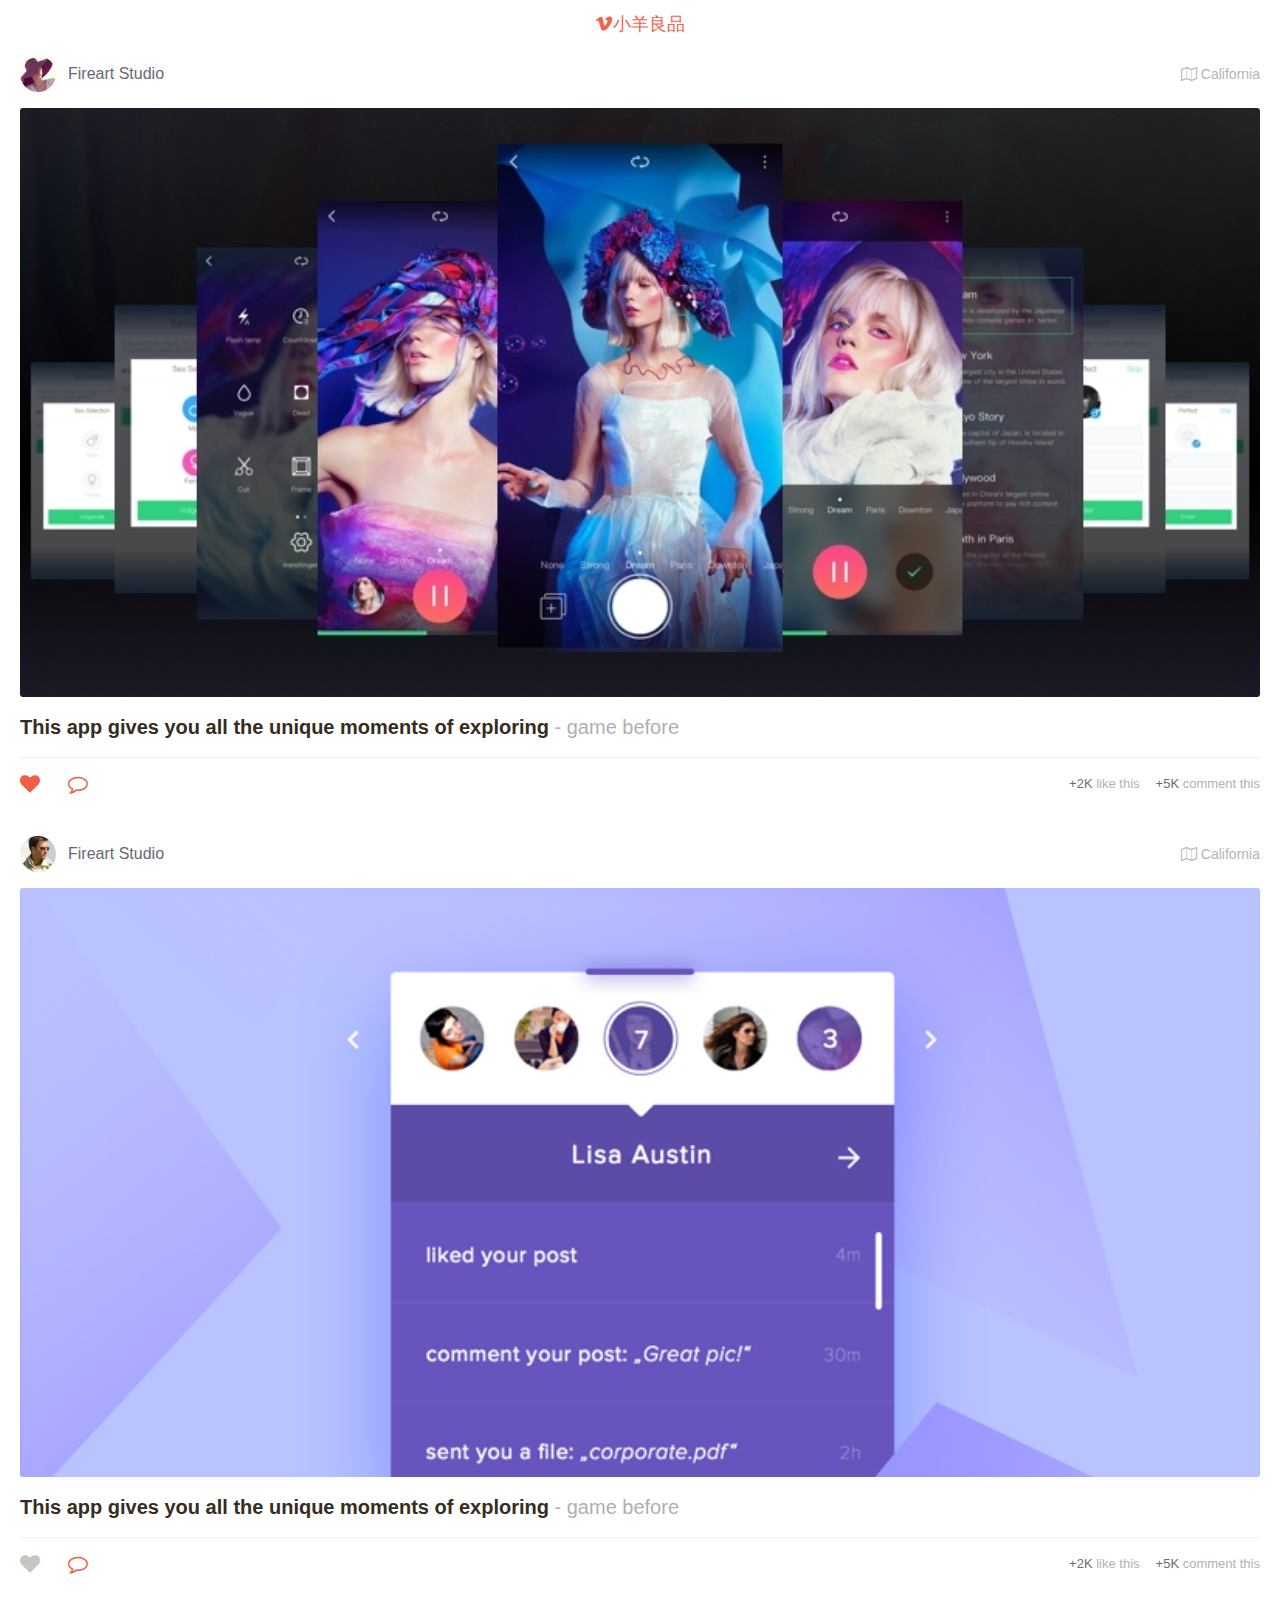
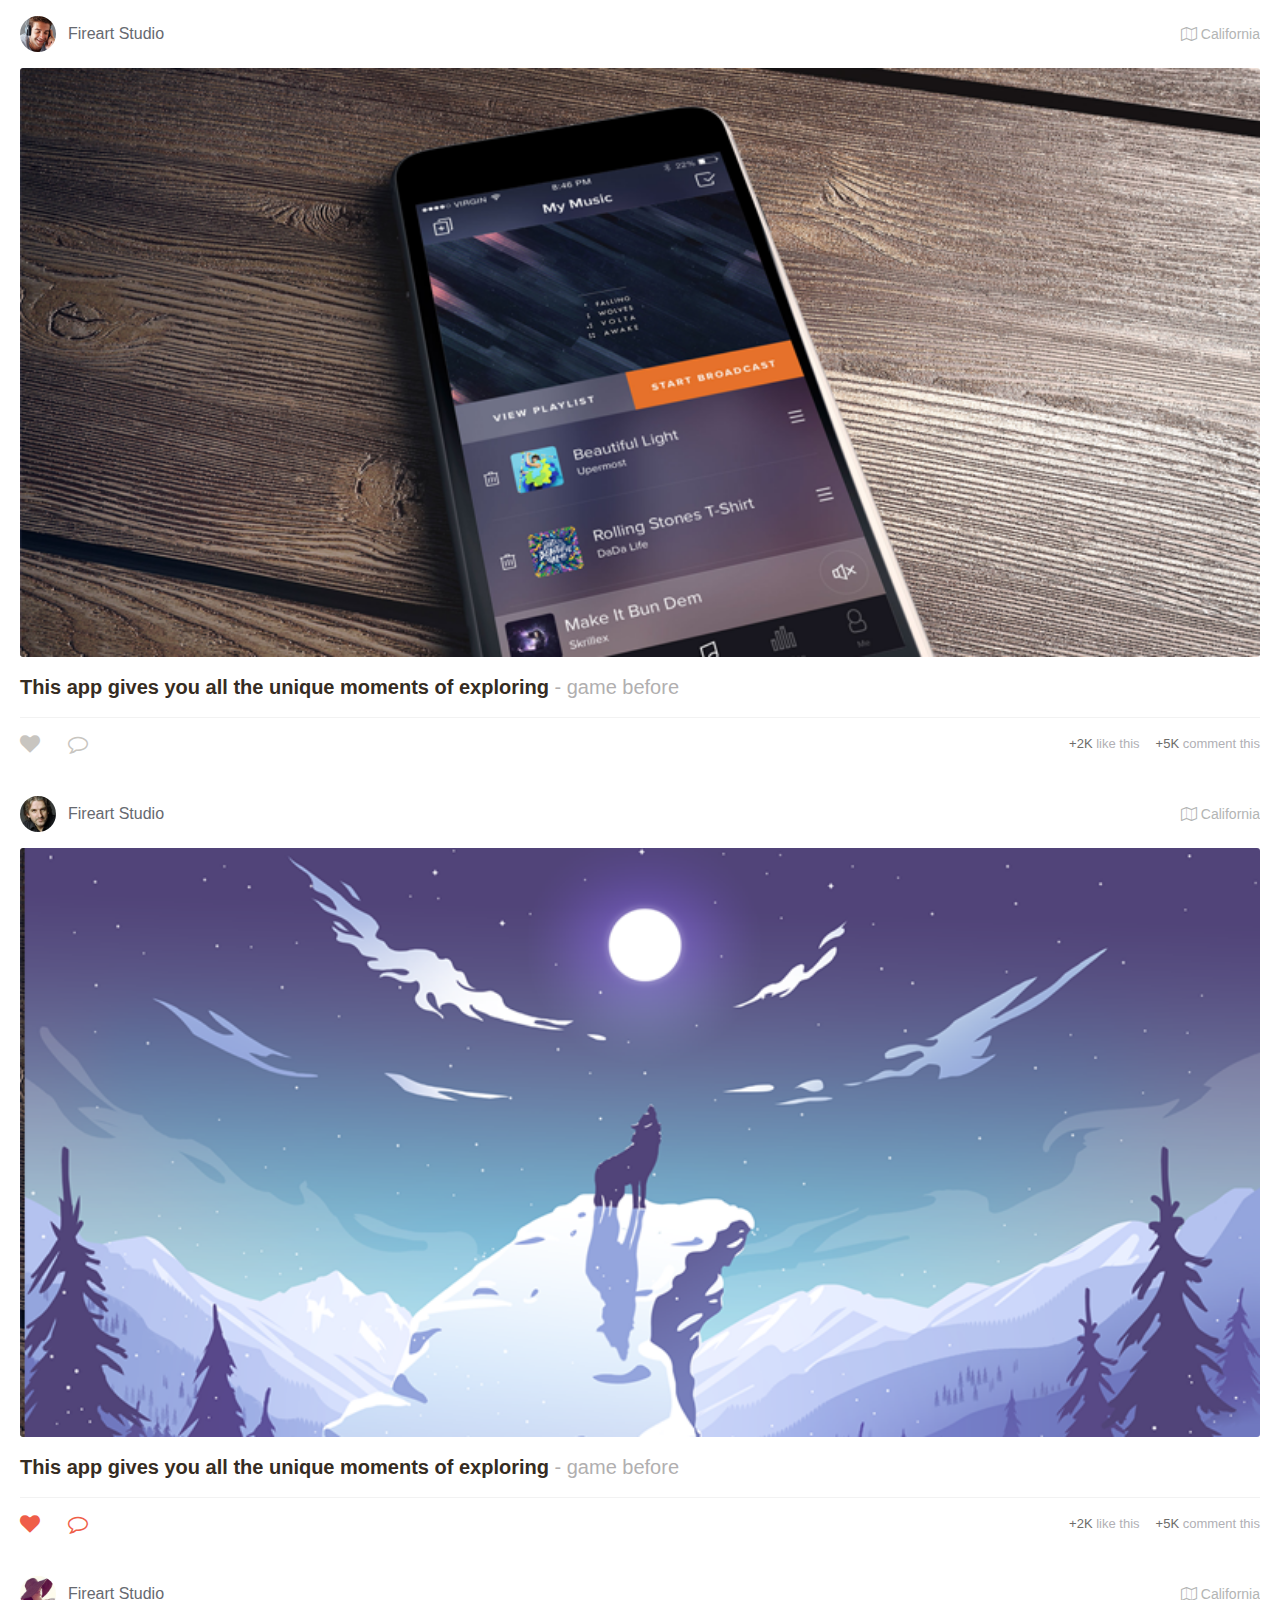
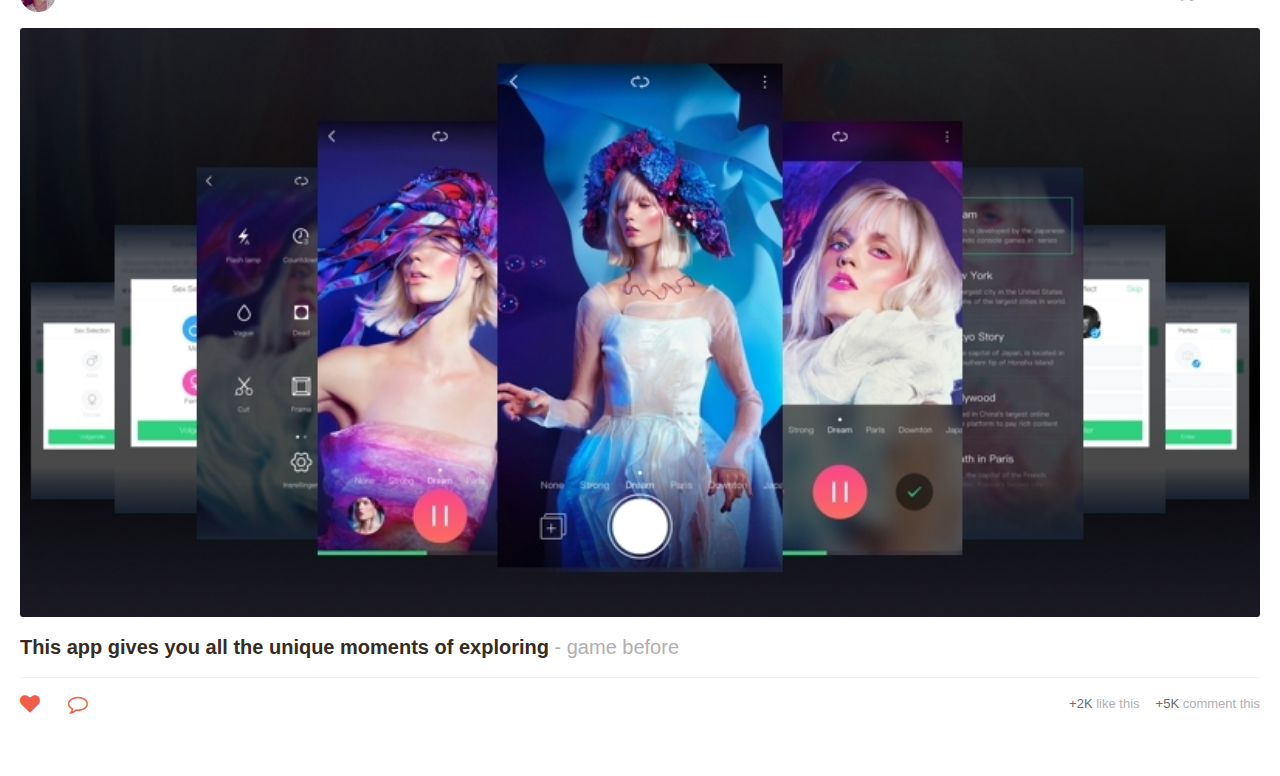
==== index.html @ 07ccad06 "Update index.html" ====
<!doctype html>
<html class="no-js">
<head>
  <meta charset="utf-8">
  <meta http-equiv="X-UA-Compatible" content="IE=edge">
  <meta name="description" content="">
  <meta name="keywords" content="">
  <meta name="viewport"
        content="width=device-width, initial-scale=1, maximum-scale=1, user-scalable=no">
  <title>小羊良品日本代购</title>
  <link rel="stylesheet" href="assets/css/amazeui.min.css">
  <link rel="stylesheet" href="assets/css/app.css">
</head>
<body>
<div class="am-g">
  <header data-am-widget="header"
          class="amazeMarchHead am-header am-header-default">
     

      <h1 class="amazeMarchHeadTitle am-header-title">
      		<i class="am-icon-vimeo"></i>小羊良品
      
      </h1>

  </header>

  <div class="newsList">
  <div class="newsListBlock">
  	<div class="newsListTitle">
  		<div class="newsListTitleLeft">
  			<div class="userHead">
  				<img src="assets/img/user04.png" >
  			</div>
  			<div class="userName">Fireart Studio </div>
  		</div>
  		<div class="newsListTitleRight">
  			<div class="newsListTitleRightMap">
  				<i class="am-icon-map-o"></i> California
  			</div>
  		</div>
  	</div>

  	<div class="newsListBanner">
  		<div class="newsListBannerImg">
  			<img src="assets/img/1.png">
  		</div>
  	</div>

  	<div class="newsListText">
  		This app gives you all the unique moments of exploring <span>- game before</span>
  	</div>

  	<div class="newsListTextInfo">
  		<i class="am-icon-heart active"></i> <i class="am-icon-comment-o active"></i>
  		
  		<div class="newsListTextInfoNum">
  			<span>+5K</span>
  			comment this
  		</div>
  		<div class="newsListTextInfoNum">
  			<span>+2K</span>
  			like this
  		</div>
  	</div>
  	</div>

  	 <div class="newsListBlock">
  	<div class="newsListTitle">
  		<div class="newsListTitleLeft">
  			<div class="userHead">
  				<img src="assets/img/user03.png" >
  			</div>
  			<div class="userName">Fireart Studio </div>
  		</div>
  		<div class="newsListTitleRight">
  			<div class="newsListTitleRightMap">
  				<i class="am-icon-map-o"></i> California
  			</div>
  		</div>
  	</div>

  	<div class="newsListBanner">
  		<div class="newsListBannerImg">
  			<img src="assets/img/2.png">
  		</div>
  	</div>

  	<div class="newsListText">
  		This app gives you all the unique moments of exploring <span>- game before</span>
  	</div>

  	<div class="newsListTextInfo">
  		<i class="am-icon-heart"></i> <i class="am-icon-comment-o active"></i>
  		
  		<div class="newsListTextInfoNum">
  			<span>+5K</span>
  			comment this
  		</div>
  		<div class="newsListTextInfoNum">
  			<span>+2K</span>
  			like this
  		</div>
  	</div>
  	</div>

  	 <div class="newsListBlock">
  	<div class="newsListTitle">
  		<div class="newsListTitleLeft">
  			<div class="userHead">
  				<img src="assets/img/user02.png" >
  			</div>
  			<div class="userName">Fireart Studio </div>
  		</div>
  		<div class="newsListTitleRight">
  			<div class="newsListTitleRightMap">
  				<i class="am-icon-map-o"></i> California
  			</div>
  		</div>
  	</div>

  	<div class="newsListBanner">
  		<div class="newsListBannerImg">
  			<img src="assets/img/3.png">
  		</div>
  	</div>

  	<div class="newsListText">
  		This app gives you all the unique moments of exploring <span>- game before</span>
  	</div>

  	<div class="newsListTextInfo">
  		<i class="am-icon-heart"></i> <i class="am-icon-comment-o"></i>
  		
  		<div class="newsListTextInfoNum">
  			<span>+5K</span>
  			comment this
  		</div>
  		<div class="newsListTextInfoNum">
  			<span>+2K</span>
  			like this
  		</div>
  	</div>
  	</div>

  	 <div class="newsListBlock">
  	<div class="newsListTitle">
  		<div class="newsListTitleLeft">
  			<div class="userHead">
  				<img src="assets/img/user01.png" >
  			</div>
  			<div class="userName">Fireart Studio </div>
  		</div>
  		<div class="newsListTitleRight">
  			<div class="newsListTitleRightMap">
  				<i class="am-icon-map-o"></i> California
  			</div>
  		</div>
  	</div>

  	<div class="newsListBanner">
  		<div class="newsListBannerImg">
  			<img src="assets/img/4.png">
  		</div>
  	</div>

  	<div class="newsListText">
  		This app gives you all the unique moments of exploring <span>- game before</span>
  	</div>

  	<div class="newsListTextInfo">
  		<i class="am-icon-heart active"></i> <i class="am-icon-comment-o active"></i>
  		
  		<div class="newsListTextInfoNum">
  			<span>+5K</span>
  			comment this
  		</div>
  		<div class="newsListTextInfoNum">
  			<span>+2K</span>
  			like this
  		</div>
  	</div>
  	</div>

  	 <div class="newsListBlock">
  	<div class="newsListTitle">
  		<div class="newsListTitleLeft">
  			<div class="userHead">
  				<img src="assets/img/user04.png" >
  			</div>
  			<div class="userName">Fireart Studio </div>
  		</div>
  		<div class="newsListTitleRight">
  			<div class="newsListTitleRightMap">
  				<i class="am-icon-map-o"></i> California
  			</div>
  		</div>
  	</div>

  	<div class="newsListBanner">
  		<div class="newsListBannerImg">
  			<img src="assets/img/1.png">
  		</div>
  	</div>

  	<div class="newsListText">
  		This app gives you all the unique moments of exploring <span>- game before</span>
  	</div>

  	<div class="newsListTextInfo">
  		<i class="am-icon-heart active"></i> <i class="am-icon-comment-o active"></i>
  		
  		<div class="newsListTextInfoNum">
  			<span>+5K</span>
  			comment this
  		</div>
  		<div class="newsListTextInfoNum">
  			<span>+2K</span>
  			like this
  		</div>
  	</div>
  	</div>
  </div>

</div>

<!--[if (gte IE 9)|!(IE)]><!-->
<script src="assets/js/jquery.min.js"></script>
<!--<![endif]-->
<!--[if lte IE 8 ]>
<script src="http://libs.baidu.com/jquery/1.11.3/jquery.min.js"></script>
<script src="http://cdn.staticfile.org/modernizr/2.8.3/modernizr.js"></script>
<script src="assets/js/amazeui.ie8polyfill.min.js"></script>
<![endif]-->
<script src="assets/js/amazeui.min.js"></script>
</body>
</html>
---- assets/css/app.css ----
html,body {}
.amazeMarch {}
.amazeMarchHead { background-color: #fff;     color: #c6cfda; position: fixed; top: 0; left: 0; right: 0; z-index: 999;}
.amazeMarchHead .amazeMarchHeadTitle { font-size: 18px;color: #f4614d;}
.amazeMarchHead .amazeMarchHeadTitle .am-icon-vimeo { font-size: 18px; color: #f4614d;}
.amazeMarchHead .am-header-left { color: #a6a6a6;}
.newsList { width: 100%; padding: 20px; padding-top: 56px;}
.newsListBlock { width: 100%; padding-bottom: 26px;}
.newsListTitle { width: 100%; clear: both; overflow: hidden;}
.newsListTitleLeft { float: left;}
.newsListTitleLeft .userHead { width: 36px; border-radius: 50%;overflow: hidden; float: left; margin-right: 12px}
.newsListTitleLeft .userHead img {width: 100%;} 
.newsListTitleLeft .userName {  line-height: 36px; color: #666970; float: left; }
.newsListTitleRight { float: right; text-align: right; color: #b3b5b4}
.newsListTitleRightMap { font-size: 14px; line-height: 36px; }
.newsListBanner { width: 100%; padding: 16px 0;}
.newsListBannerImg { width: 100%; overflow: hidden; border-radius: 3px}
.newsListBannerImg img  { width: 100%; display: block;}
.newsListText { font-size: 20px; color: #362c22; line-height: 28px; font-weight: bold; border-bottom: 1px solid #f2f2f2; padding-bottom: 16px;}
.newsListText span { color: #b1afb0; font-weight: normal;}
.newsListTextInfo { width: 100%; height: 52px; line-height: 52px;}
.newsListTextInfo i {margin-right: 24px; font-size: 20px; color: #c8c5c0;}
.newsListTextInfo i.active { color: #ef5e49;}
.newsListTextInfoNum { color: #b1b0b5; display: inline-block; float: right; font-size: 13px; margin-left: 16px;}
.newsListTextInfoNum span { color: #6d6c6a;}


.article { width: 100%;}
.articleCover { width: 100%; position: relative;}
.articleCoverBack { z-index: 9999; top: 12px; left: 12px; font-size: 16px; border-radius: 50%; color: #fff; width: 36px; height: 36px; line-height: 36px; position: absolute; background:rgba(0,0,0,.5); text-align: center;}
.articleCover img { width: 100%;}
.articleCoverInfo { width: 100%;padding: 20px; position: absolute; left: 0; bottom: 0; right: 0; z-index: 10;}
.articleCoverInfo {width: 100%;}
.articleCoverInfo .userHead { width: 36px; border-radius: 50%;overflow: hidden; float: left; margin-right: 12px}
.articleCoverInfo .userHead img {width: 100%;} 
.articleCoverInfo .userName {  line-height: 36px; color: #e2e9f0; float: left; font-size: 14px; }
.articleCoverInfoTitle { padding: 16px 0; clear: both; font-size: 24px; color: #fff; line-height: 28px; padding-bottom: 16px; border-bottom: 1px solid #282423;}
.articleCoverInfo .likeInfo { color: #b1b0b5;float: left; font-size: 13px; margin-right: 16px; padding-top: 16px;}
.articleCoverInfo .likeInfo span { color: #6d6c6a;}
.articleCoverBg { width: 100%;position: absolute; top: 0; left: 0; right: 0; bottom: 0; background:url('../img/bgposa.png') bottom no-repeat;-webkit-background-size: 100%; background-size: 100%;}


.articleContent { width: 100%; padding:0 20px}
.articleContentLikeInfo { width: 100%; height: 59px; line-height: 52px;border-bottom: 1px solid #f2f2f2;}
.articleContentLikeInfo i {margin-right: 24px; font-size: 20px; color: #c8c5c0;}
.articleContentLikeInfo i.active { color: #ef5e49;}
.articleContentLikeInfo .share { display: inline-block; float: right; text-align: right; color: #c8c5c0;}
.articleContentLikeInfo .share i { margin: 0; font-size: 14px;}
.articleContentText { width: 100%; padding-top: 20px;}
.articleContentText h3 { font-size: 20px; font-weight: bold; width: 100%; margin: 0;-webkit-margin-before: 0;
    -webkit-margin-after: 0; }
.articleContentText p { font-size: 16px; line-height: 20px; color: #222;}
.articleContentText img { display: block; border-radius: 3px; width: 100%;}
.articleContentTag { width: 100%; padding: 26px 0;}
.articleContentTag i { border: 1px solid #c8c5c0; color: #c8c5c0;text-transform:capitalize; border-radius: 9999px; font-size: 12px; font-style: normal; padding: 3px 12px; display: inline-block; }
.articleContentTag i:hover , .articleContentTag i:active { background: #c8c5c0; color: #fff;}

.articleComment { width: 100%; padding-top: 30px;}
.articleCommentBlock { 	width: 100%;    border-bottom: 1px solid #f2f2f2; margin-bottom: 12px; padding-bottom: 12px;}
.articleCommentUserIco { position: relative;width: 36px; overflow: hidden; border-radius: 50%; float: left;}
.articleCommentUserIco img { width: 100%;}
.articleCommentUserFont { margin-left: 46px;}
.articleCommentUserFont .commentUserName { color: #ef6149; font-size: 14px; width: 100%; padding-bottom: 5px;}
.articleCommentUserFont .commentUserName .likeTag { float: right; display: inline-block;}
.articleCommentUserFont .commentUserName .likeTag i {margin-left: 14px;font-size: 14px; color: #c8c5c0;}
.articleCommentUserFont .commentUserName .likeTag i.active { color: #ef5e49;}
.articleCommentUserFont .commentFont { font-size: 14px; color: #838a90;}
.replyComment { background: #f4f4f4; border-radius: 3px; padding: 13px; padding-top: 12px; border-bottom: none; border-top: 1px solid #f2f2f2; margin-top: 16px; margin-bottom: 0;}



.special  { width: 100%;  padding-top: 56px;}
.specialContent { width: 100%;padding: 20px;}
.specialContentTitle {width: 100%; font-size: 30px; color: #222; text-align: center; padding: 10px 0;}
.specialContentTitleTag { width: 100%; text-align: center; color: #d9d9d9;}
.specialContentText { font-size: 16px; color: #76828f; text-align: center;padding:0px 20px;}
.specialContentUser { width: 100%; text-align: center; padding: 16px 0;}
.specialContentUser i { margin: 0 3px; width: 40px; height: 40px; color: #76828f;  text-align: center; border-radius: 50%; overflow: hidden; display: inline-block; background: #f2f2f2;}
.specialContentUser i img { width: 100%;}
.specialContentBanner { width: 100%; position: relative;}
.specialContentBannerTitle { position: absolute;left: 0; right: 0; bottom:20px; z-index: 10; text-align: center; font-size: 24px; padding: 10px; color: #fff;}
.specialContentBannerTitle span { color: #aea9a5; font-size: 16px; display: block;}
.specialContentBannerBg { position: absolute; top: 0; left: 0; right: 0; bottom: 0; background:url('../img/bgposa.png') bottom no-repeat; opacity: .7;}
.specialContentBannerBg:hover , .specialContentBannerBg:active { opacity: .3;}
.specialContentBanner img {width: 100%;}
.specialContentInfo { width: 100%; padding: 20px;}
.specialContentInfo h3 { font-size: 20px; font-weight: bold; width: 100%; margin: 0;-webkit-margin-before: 0;
    -webkit-margin-after: 0; }
.specialContentInfo p { font-size: 16px; line-height: 20px; color: #222;}
.specialContentInfo img { width: 100%;}
.specialComment { padding: 20px;}
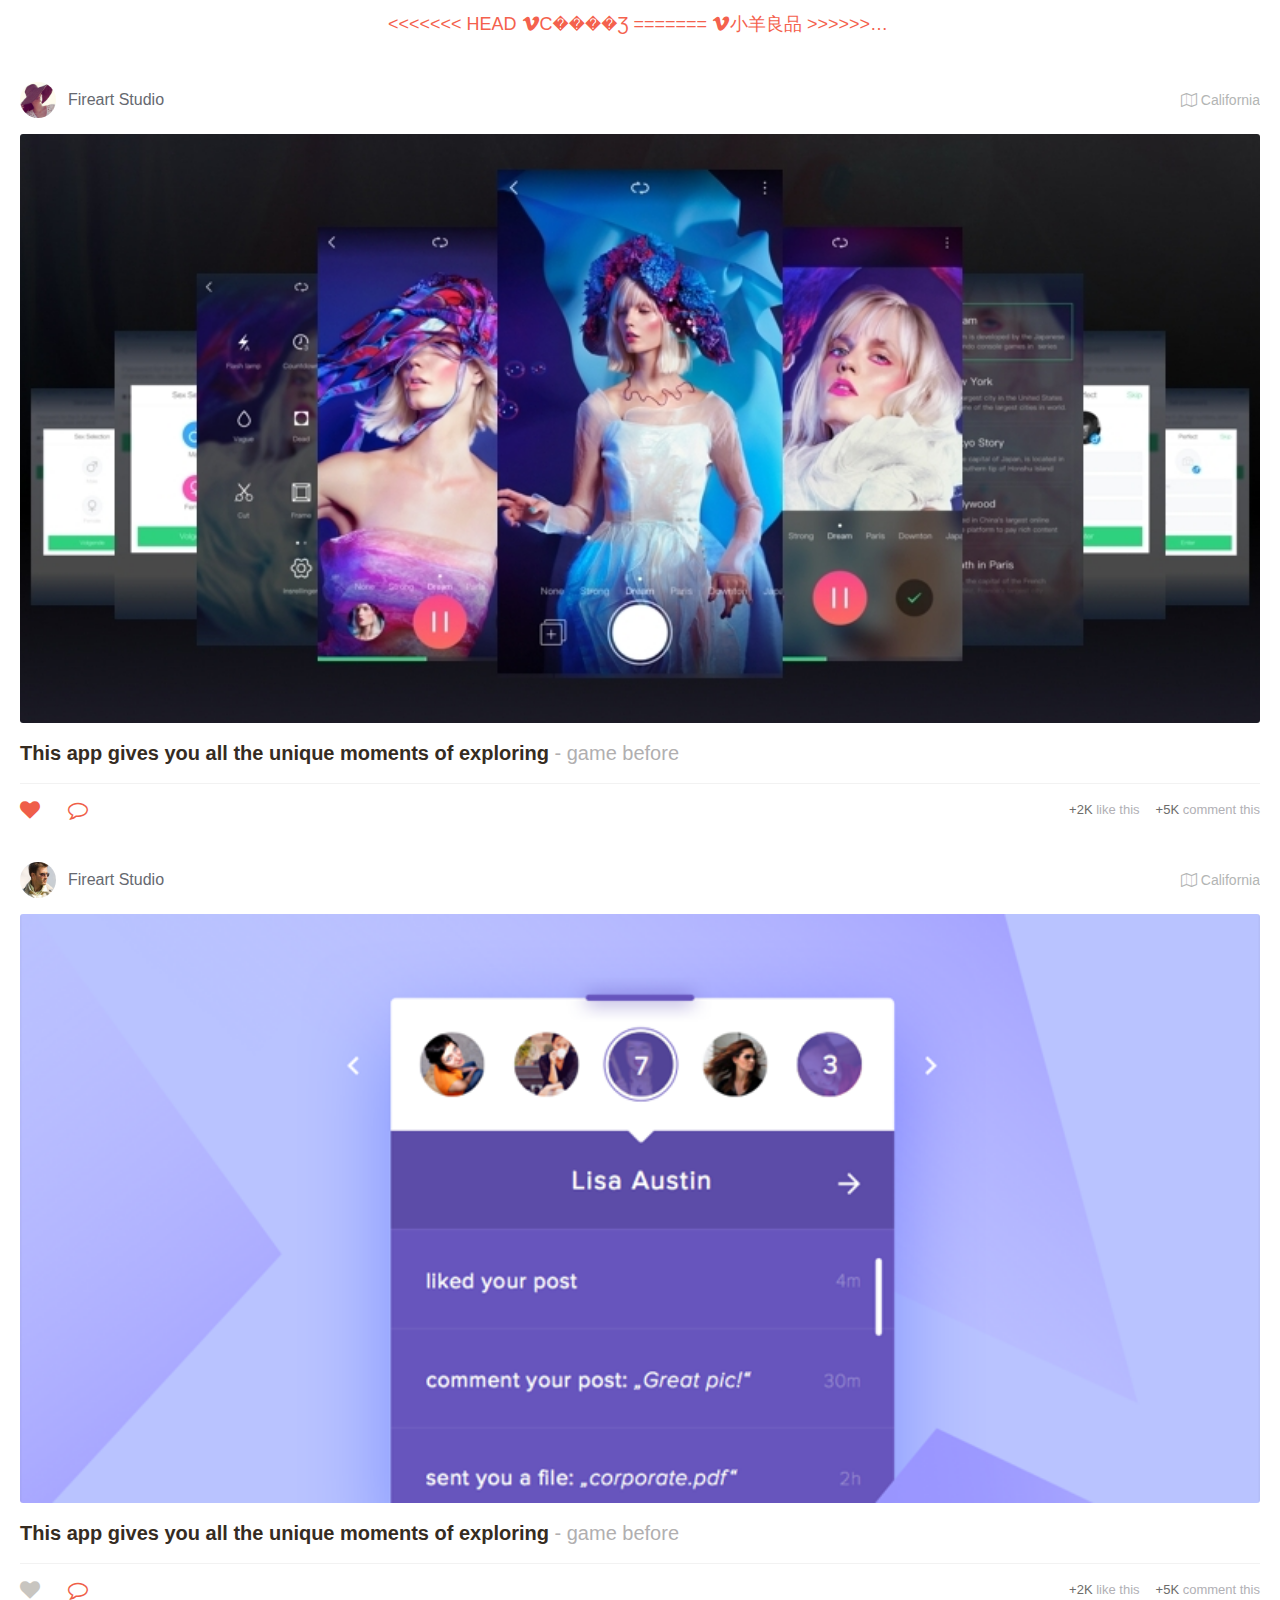
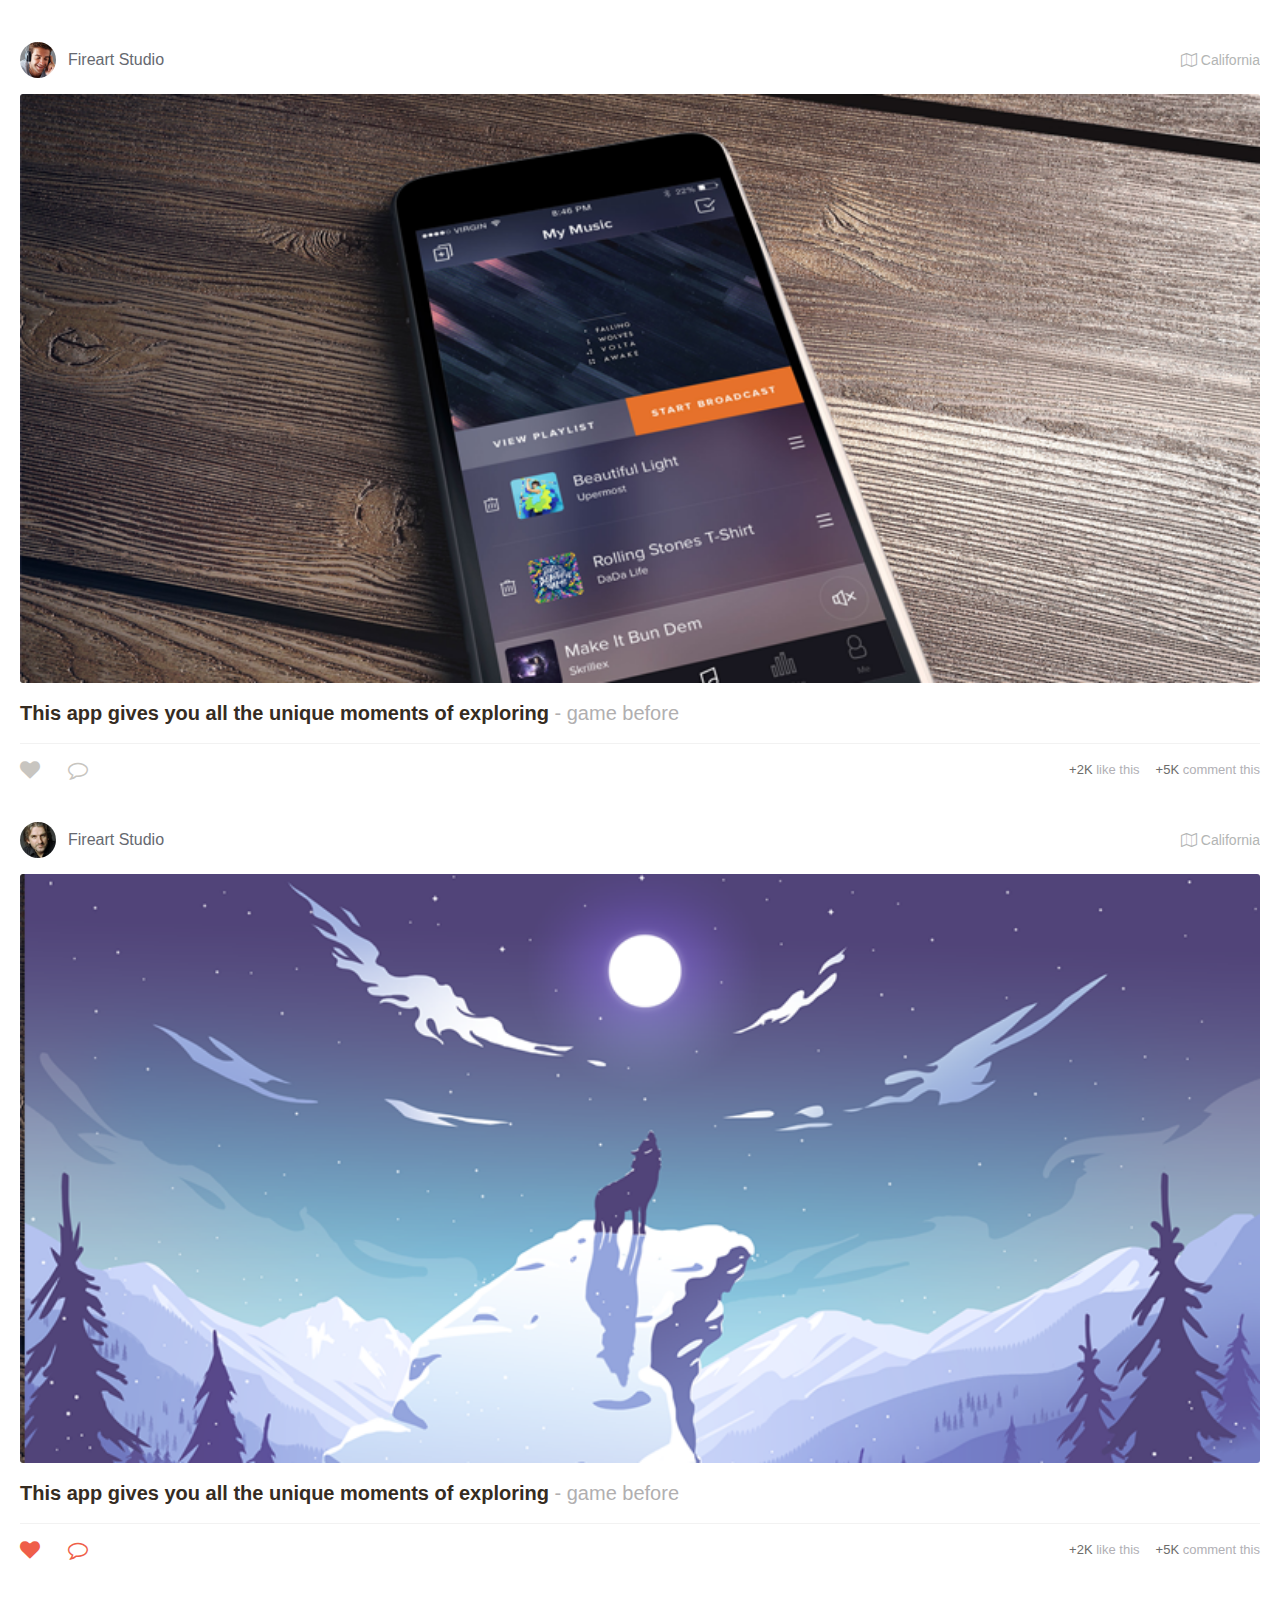
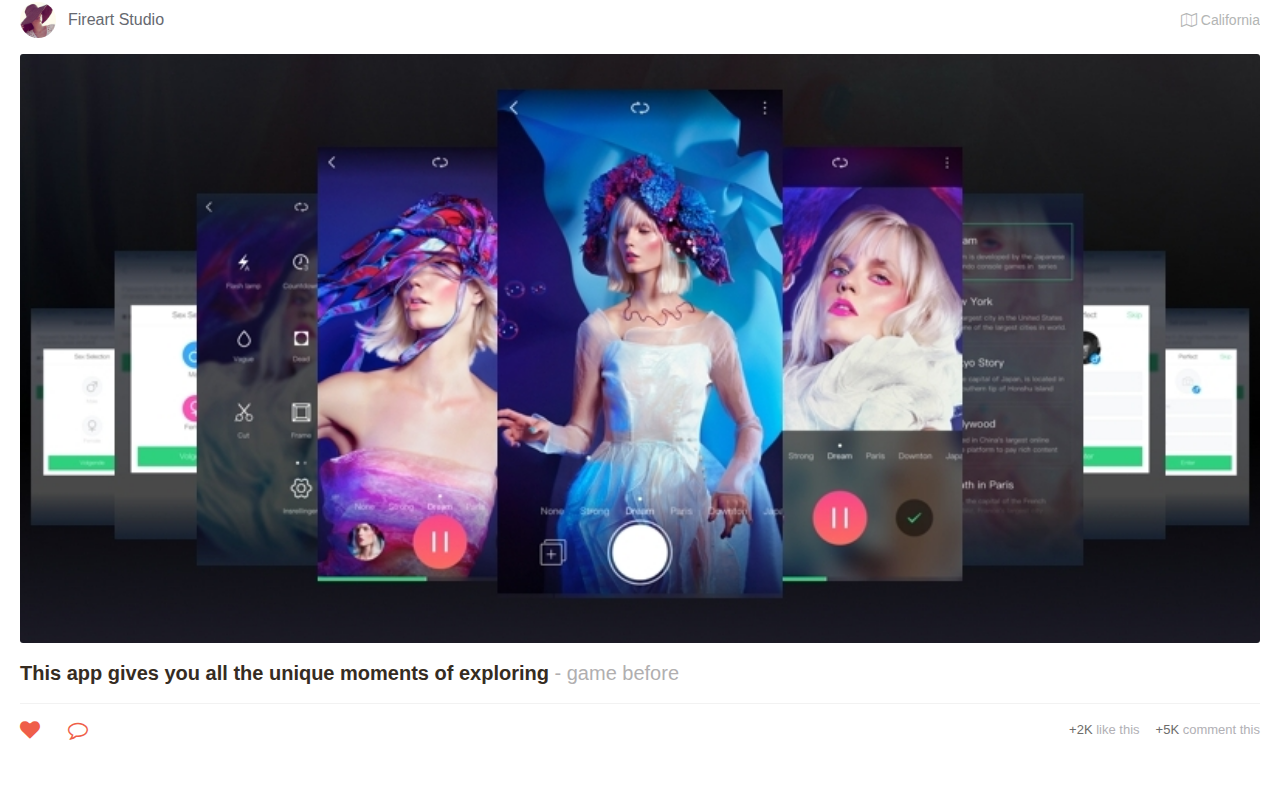
==== commit 66383ec0: "v6" ====
--- a/index.html
+++ b/index.html
@@ -7,7 +7,11 @@
   <meta name="keywords" content="">
   <meta name="viewport"
         content="width=device-width, initial-scale=1, maximum-scale=1, user-scalable=no">
+<<<<<<< HEAD
+  <title>С����Ʒ�ձ�����</title>
+=======
   <title>小羊良品日本代购</title>
+>>>>>>> 07ccad06cdacda88f45f3e9cfcc62a8c983a13be
   <link rel="stylesheet" href="assets/css/amazeui.min.css">
   <link rel="stylesheet" href="assets/css/app.css">
 </head>
@@ -18,7 +22,11 @@
      
 
       <h1 class="amazeMarchHeadTitle am-header-title">
+<<<<<<< HEAD
+      		<i class="am-icon-vimeo"></i>С����Ʒ
+=======
       		<i class="am-icon-vimeo"></i>小羊良品
+>>>>>>> 07ccad06cdacda88f45f3e9cfcc62a8c983a13be
       
       </h1>
 
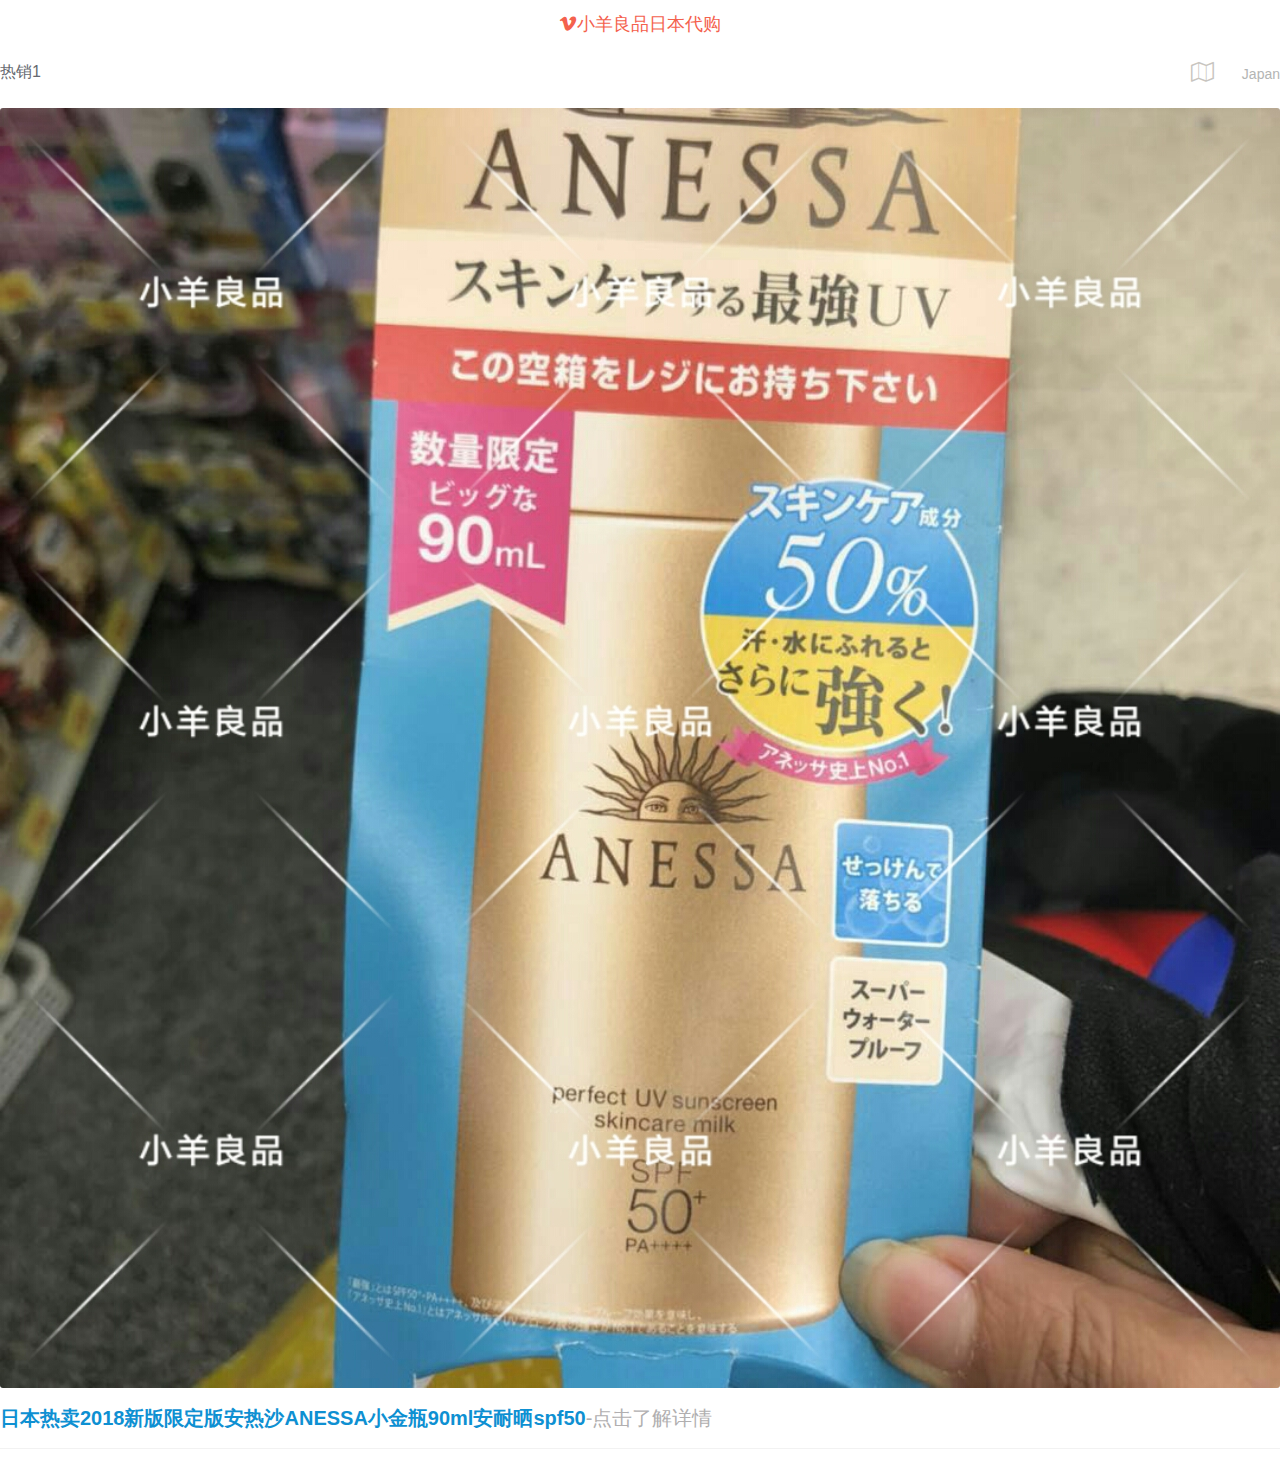
==== commit 7c23deb5: "v7" ====
--- a/index.html
+++ b/index.html
@@ -7,11 +7,11 @@
   <meta name="keywords" content="">
   <meta name="viewport"
         content="width=device-width, initial-scale=1, maximum-scale=1, user-scalable=no">
-<<<<<<< HEAD
-  <title>С����Ʒ�ձ�����</title>
-=======
-  <title>小羊良品日本代购</title>
->>>>>>> 07ccad06cdacda88f45f3e9cfcc62a8c983a13be
+
+  <title>小羊良品</title>
+
+
+
   <link rel="stylesheet" href="assets/css/amazeui.min.css">
   <link rel="stylesheet" href="assets/css/app.css">
 </head>
@@ -22,212 +22,62 @@
      
 
       <h1 class="amazeMarchHeadTitle am-header-title">
-<<<<<<< HEAD
-      		<i class="am-icon-vimeo"></i>С����Ʒ
-=======
-      		<i class="am-icon-vimeo"></i>小羊良品
->>>>>>> 07ccad06cdacda88f45f3e9cfcc62a8c983a13be
+
+      		<i class="am-icon-vimeo"></i>小羊良品日本代购
+
       
       </h1>
 
   </header>
 
-  <div class="newsList">
-  <div class="newsListBlock">
+  
+
+
+
+  	<div class="newsListTextInfo">
+  		<i class="am-icon-heart active"></i> <i class="am-icon-comment-o active"></i>
+  	 <div class="newsListBlock">
   	<div class="newsListTitle">
   		<div class="newsListTitleLeft">
-  			<div class="userHead">
-  				<img src="assets/img/user04.png" >
-  			</div>
-  			<div class="userName">Fireart Studio </div>
+  			<div class="userName">热销1 </div>
   		</div>
   		<div class="newsListTitleRight">
   			<div class="newsListTitleRightMap">
-  				<i class="am-icon-map-o"></i> California
+  				<i class="am-icon-map-o"></i> Japan
   			</div>
   		</div>
   	</div>
 
   	<div class="newsListBanner">
   		<div class="newsListBannerImg">
-  			<img src="assets/img/1.png">
+  			<img src="assets/img/1.jpg">
   		</div>
   	</div>
 
   	<div class="newsListText">
-  		This app gives you all the unique moments of exploring <span>- game before</span>
+  		<a href="https://item.taobao.com/item.htm?spm=a1z38n.10677092.0.0.11891debh8mmhR&id=564629163019">日本热卖2018新版限定版安热沙ANESSA小金瓶90ml安耐晒spf50</a><span>-点击了解详情</span>
   	</div>
 
-  	<div class="newsListTextInfo">
-  		<i class="am-icon-heart active"></i> <i class="am-icon-comment-o active"></i>
-  		
-  		<div class="newsListTextInfoNum">
-  			<span>+5K</span>
-  			comment this
-  		</div>
-  		<div class="newsListTextInfoNum">
-  			<span>+2K</span>
-  			like this
-  		</div>
-  	</div>
-  	</div>
+  
 
-  	 <div class="newsListBlock">
-  	<div class="newsListTitle">
-  		<div class="newsListTitleLeft">
-  			<div class="userHead">
-  				<img src="assets/img/user03.png" >
-  			</div>
-  			<div class="userName">Fireart Studio </div>
-  		</div>
-  		<div class="newsListTitleRight">
-  			<div class="newsListTitleRightMap">
-  				<i class="am-icon-map-o"></i> California
-  			</div>
-  		</div>
-  	</div>
 
-  	<div class="newsListBanner">
-  		<div class="newsListBannerImg">
-  			<img src="assets/img/2.png">
-  		</div>
-  	</div>
 
-  	<div class="newsListText">
-  		This app gives you all the unique moments of exploring <span>- game before</span>
-  	</div>
 
-  	<div class="newsListTextInfo">
-  		<i class="am-icon-heart"></i> <i class="am-icon-comment-o active"></i>
-  		
-  		<div class="newsListTextInfoNum">
-  			<span>+5K</span>
-  			comment this
-  		</div>
-  		<div class="newsListTextInfoNum">
-  			<span>+2K</span>
-  			like this
-  		</div>
-  	</div>
-  	</div>
 
-  	 <div class="newsListBlock">
-  	<div class="newsListTitle">
-  		<div class="newsListTitleLeft">
-  			<div class="userHead">
-  				<img src="assets/img/user02.png" >
-  			</div>
-  			<div class="userName">Fireart Studio </div>
-  		</div>
-  		<div class="newsListTitleRight">
-  			<div class="newsListTitleRightMap">
-  				<i class="am-icon-map-o"></i> California
-  			</div>
-  		</div>
-  	</div>
 
-  	<div class="newsListBanner">
-  		<div class="newsListBannerImg">
-  			<img src="assets/img/3.png">
-  		</div>
-  	</div>
 
-  	<div class="newsListText">
-  		This app gives you all the unique moments of exploring <span>- game before</span>
-  	</div>
 
-  	<div class="newsListTextInfo">
-  		<i class="am-icon-heart"></i> <i class="am-icon-comment-o"></i>
-  		
-  		<div class="newsListTextInfoNum">
-  			<span>+5K</span>
-  			comment this
-  		</div>
-  		<div class="newsListTextInfoNum">
-  			<span>+2K</span>
-  			like this
-  		</div>
-  	</div>
-  	</div>
 
-  	 <div class="newsListBlock">
-  	<div class="newsListTitle">
-  		<div class="newsListTitleLeft">
-  			<div class="userHead">
-  				<img src="assets/img/user01.png" >
-  			</div>
-  			<div class="userName">Fireart Studio </div>
-  		</div>
-  		<div class="newsListTitleRight">
-  			<div class="newsListTitleRightMap">
-  				<i class="am-icon-map-o"></i> California
-  			</div>
-  		</div>
-  	</div>
 
-  	<div class="newsListBanner">
-  		<div class="newsListBannerImg">
-  			<img src="assets/img/4.png">
-  		</div>
-  	</div>
 
-  	<div class="newsListText">
-  		This app gives you all the unique moments of exploring <span>- game before</span>
-  	</div>
 
-  	<div class="newsListTextInfo">
-  		<i class="am-icon-heart active"></i> <i class="am-icon-comment-o active"></i>
-  		
-  		<div class="newsListTextInfoNum">
-  			<span>+5K</span>
-  			comment this
-  		</div>
-  		<div class="newsListTextInfoNum">
-  			<span>+2K</span>
-  			like this
-  		</div>
-  	</div>
-  	</div>
 
-  	 <div class="newsListBlock">
-  	<div class="newsListTitle">
-  		<div class="newsListTitleLeft">
-  			<div class="userHead">
-  				<img src="assets/img/user04.png" >
-  			</div>
-  			<div class="userName">Fireart Studio </div>
-  		</div>
-  		<div class="newsListTitleRight">
-  			<div class="newsListTitleRightMap">
-  				<i class="am-icon-map-o"></i> California
-  			</div>
-  		</div>
-  	</div>
 
-  	<div class="newsListBanner">
-  		<div class="newsListBannerImg">
-  			<img src="assets/img/1.png">
-  		</div>
-  	</div>
 
-  	<div class="newsListText">
-  		This app gives you all the unique moments of exploring <span>- game before</span>
-  	</div>
 
-  	<div class="newsListTextInfo">
-  		<i class="am-icon-heart active"></i> <i class="am-icon-comment-o active"></i>
-  		
-  		<div class="newsListTextInfoNum">
-  			<span>+5K</span>
-  			comment this
-  		</div>
-  		<div class="newsListTextInfoNum">
-  			<span>+2K</span>
-  			like this
-  		</div>
-  	</div>
-  	</div>
-  </div>
+
+
+
 
 </div>
 
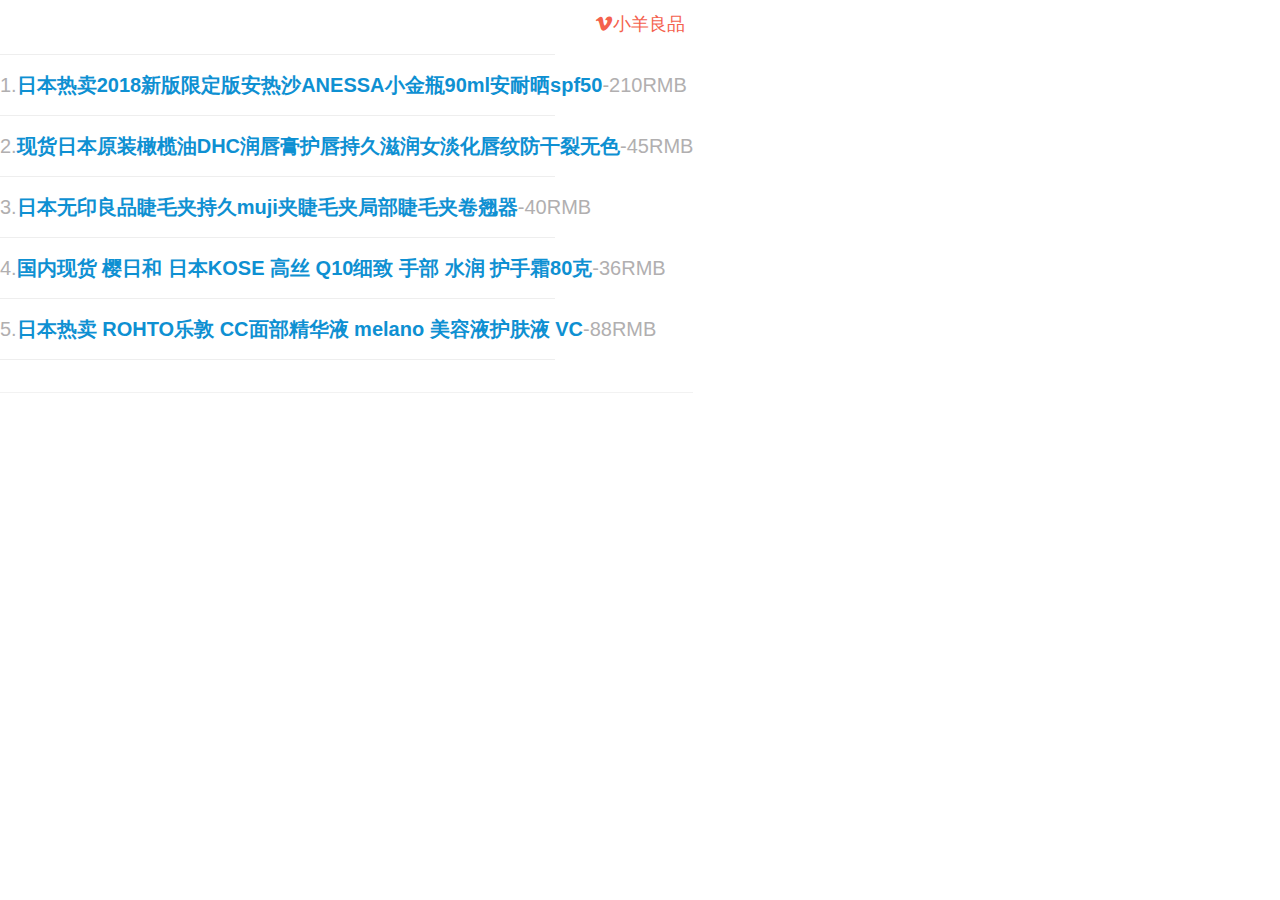
==== commit 7c288b76: "v8" ====
--- a/index.html
+++ b/index.html
@@ -23,7 +23,7 @@
 
       <h1 class="amazeMarchHeadTitle am-header-title">
 
-      		<i class="am-icon-vimeo"></i>小羊良品日本代购
+      		<i class="am-icon-vimeo"></i>小羊良品
 
       
       </h1>
@@ -39,23 +39,30 @@
   	 <div class="newsListBlock">
   	<div class="newsListTitle">
   		<div class="newsListTitleLeft">
-  			<div class="userName">热销1 </div>
-  		</div>
-  		<div class="newsListTitleRight">
-  			<div class="newsListTitleRightMap">
-  				<i class="am-icon-map-o"></i> Japan
-  			</div>
-  		</div>
-  	</div>
 
-  	<div class="newsListBanner">
-  		<div class="newsListBannerImg">
-  			<img src="assets/img/1.jpg">
-  		</div>
-  	</div>
+  	<div class="newsListText">       
+	
+	    <HR style="FILTER: progid:DXImageTransform.Microsoft.Glow(color=#987cb9,strength=10)" width="80%" color=#987cb9 SIZE=1>
+  		<span>1.</span><a href="https://item.taobao.com/item.htm?spm=a1z38n.10677092.0.0.11891debh8mmhR&id=564629163019">日本热卖2018新版限定版安热沙ANESSA小金瓶90ml安耐晒spf50</a><span>-210RMB</span></br>
+        <HR style="FILTER: progid:DXImageTransform.Microsoft.Glow(color=#987cb9,strength=10)" width="80%" color=#987cb9 SIZE=1>
 
-  	<div class="newsListText">
-  		<a href="https://item.taobao.com/item.htm?spm=a1z38n.10677092.0.0.11891debh8mmhR&id=564629163019">日本热卖2018新版限定版安热沙ANESSA小金瓶90ml安耐晒spf50</a><span>-点击了解详情</span>
+
+		<span>2.</span><a href="https://item.taobao.com/item.htm?spm=a1z38n.10677092.0.0.11891debh8mmhR&id=563987489177">现货日本原装橄榄油DHC润唇膏护唇持久滋润女淡化唇纹防干裂无色</a><span>-45RMB</span></br>
+       <HR style="FILTER: progid:DXImageTransform.Microsoft.Glow(color=#987cb9,strength=10)" width="80%" color=#987cb9 SIZE=1>
+
+
+		<span>3.</span><a href="https://item.taobao.com/item.htm?spm=a1z38n.10677092.0.0.11891debh8mmhR&id=565419979147">日本无印良品睫毛夹持久muji夹睫毛夹局部睫毛夹卷翘器</a><span>-40RMB</span></br>
+		       <HR style="FILTER: progid:DXImageTransform.Microsoft.Glow(color=#987cb9,strength=10)" width="80%" color=#987cb9 SIZE=1>
+
+
+
+		<span>4.</span><a href="https://item.taobao.com/item.htm?spm=a1z38n.10677092.0.0.11891debh8mmhR&id=564438720784">国内现货 樱日和 日本KOSE 高丝 Q10细致 手部 水润 护手霜80克</a><span>-36RMB</span></br>
+		       <HR style="FILTER: progid:DXImageTransform.Microsoft.Glow(color=#987cb9,strength=10)" width="80%" color=#987cb9 SIZE=1>
+
+        <span>5.</span><a href="https://item.taobao.com/item.htm?spm=a1z38n.10677092.0.0.11891deb9DZM2B&id=564437856980">日本热卖 ROHTO乐敦 CC面部精华液 melano 美容液护肤液 VC</a><span>-88RMB</span></br>
+		       <HR style="FILTER: progid:DXImageTransform.Microsoft.Glow(color=#987cb9,strength=10)" width="80%" color=#987cb9 SIZE=1>
+
+		
   	</div>
 
   
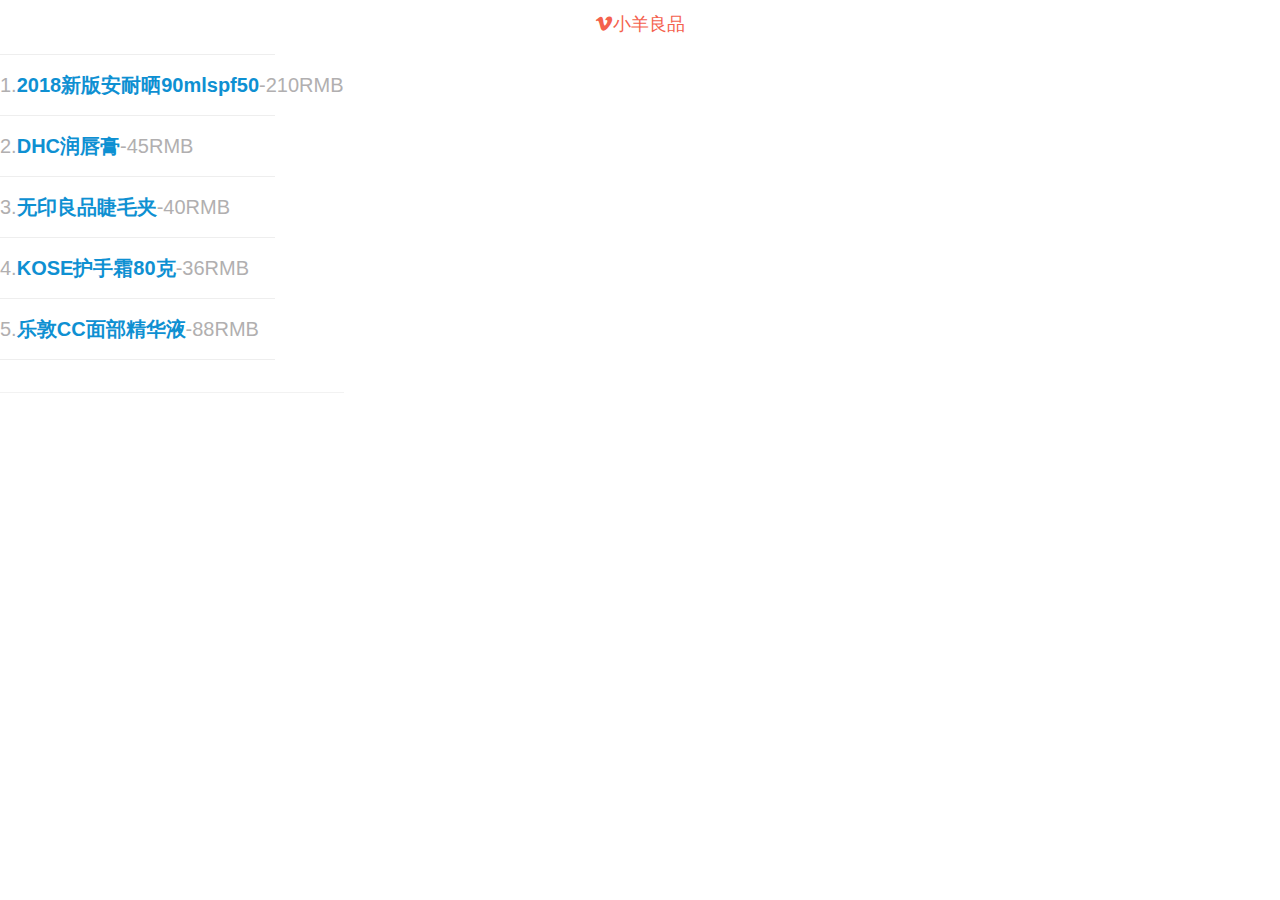
==== commit d8252d9a: "v9" ====
--- a/index.html
+++ b/index.html
@@ -43,23 +43,23 @@
   	<div class="newsListText">       
 	
 	    <HR style="FILTER: progid:DXImageTransform.Microsoft.Glow(color=#987cb9,strength=10)" width="80%" color=#987cb9 SIZE=1>
-  		<span>1.</span><a href="https://item.taobao.com/item.htm?spm=a1z38n.10677092.0.0.11891debh8mmhR&id=564629163019">日本热卖2018新版限定版安热沙ANESSA小金瓶90ml安耐晒spf50</a><span>-210RMB</span></br>
+  		<span>1.</span><a href="https://item.taobao.com/item.htm?spm=a1z38n.10677092.0.0.11891debh8mmhR&id=564629163019">2018新版安耐晒90mlspf50</a><span>-210RMB</span></br>
         <HR style="FILTER: progid:DXImageTransform.Microsoft.Glow(color=#987cb9,strength=10)" width="80%" color=#987cb9 SIZE=1>
 
 
-		<span>2.</span><a href="https://item.taobao.com/item.htm?spm=a1z38n.10677092.0.0.11891debh8mmhR&id=563987489177">现货日本原装橄榄油DHC润唇膏护唇持久滋润女淡化唇纹防干裂无色</a><span>-45RMB</span></br>
+		<span>2.</span><a href="https://item.taobao.com/item.htm?spm=a1z38n.10677092.0.0.11891debh8mmhR&id=563987489177">DHC润唇膏</a><span>-45RMB</span></br>
        <HR style="FILTER: progid:DXImageTransform.Microsoft.Glow(color=#987cb9,strength=10)" width="80%" color=#987cb9 SIZE=1>
 
 
-		<span>3.</span><a href="https://item.taobao.com/item.htm?spm=a1z38n.10677092.0.0.11891debh8mmhR&id=565419979147">日本无印良品睫毛夹持久muji夹睫毛夹局部睫毛夹卷翘器</a><span>-40RMB</span></br>
+		<span>3.</span><a href="https://item.taobao.com/item.htm?spm=a1z38n.10677092.0.0.11891debh8mmhR&id=565419979147">无印良品睫毛夹</a><span>-40RMB</span></br>
 		       <HR style="FILTER: progid:DXImageTransform.Microsoft.Glow(color=#987cb9,strength=10)" width="80%" color=#987cb9 SIZE=1>
 
 
 
-		<span>4.</span><a href="https://item.taobao.com/item.htm?spm=a1z38n.10677092.0.0.11891debh8mmhR&id=564438720784">国内现货 樱日和 日本KOSE 高丝 Q10细致 手部 水润 护手霜80克</a><span>-36RMB</span></br>
+		<span>4.</span><a href="https://item.taobao.com/item.htm?spm=a1z38n.10677092.0.0.11891debh8mmhR&id=564438720784">KOSE护手霜80克</a><span>-36RMB</span></br>
 		       <HR style="FILTER: progid:DXImageTransform.Microsoft.Glow(color=#987cb9,strength=10)" width="80%" color=#987cb9 SIZE=1>
 
-        <span>5.</span><a href="https://item.taobao.com/item.htm?spm=a1z38n.10677092.0.0.11891deb9DZM2B&id=564437856980">日本热卖 ROHTO乐敦 CC面部精华液 melano 美容液护肤液 VC</a><span>-88RMB</span></br>
+        <span>5.</span><a href="https://item.taobao.com/item.htm?spm=a1z38n.10677092.0.0.11891deb9DZM2B&id=564437856980">乐敦CC面部精华液</a><span>-88RMB</span></br>
 		       <HR style="FILTER: progid:DXImageTransform.Microsoft.Glow(color=#987cb9,strength=10)" width="80%" color=#987cb9 SIZE=1>
 
 		
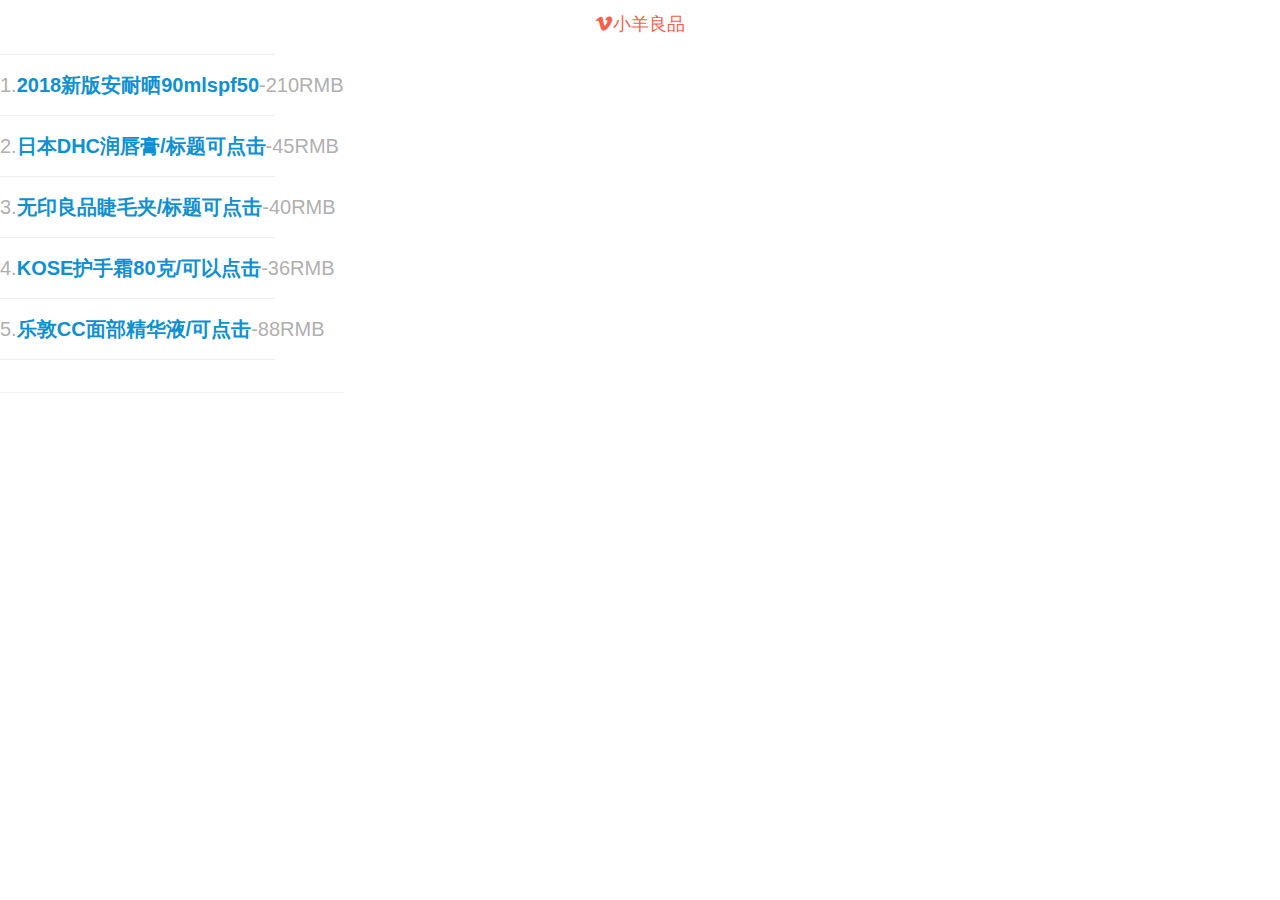
==== commit 6a9dc56e: "v10" ====
--- a/index.html
+++ b/index.html
@@ -47,19 +47,19 @@
         <HR style="FILTER: progid:DXImageTransform.Microsoft.Glow(color=#987cb9,strength=10)" width="80%" color=#987cb9 SIZE=1>
 
 
-		<span>2.</span><a href="https://item.taobao.com/item.htm?spm=a1z38n.10677092.0.0.11891debh8mmhR&id=563987489177">DHC润唇膏</a><span>-45RMB</span></br>
+		<span>2.</span><a href="https://item.taobao.com/item.htm?spm=a1z38n.10677092.0.0.11891debh8mmhR&id=563987489177">日本DHC润唇膏/标题可点击</a><span>-45RMB</span></br>
        <HR style="FILTER: progid:DXImageTransform.Microsoft.Glow(color=#987cb9,strength=10)" width="80%" color=#987cb9 SIZE=1>
 
 
-		<span>3.</span><a href="https://item.taobao.com/item.htm?spm=a1z38n.10677092.0.0.11891debh8mmhR&id=565419979147">无印良品睫毛夹</a><span>-40RMB</span></br>
+		<span>3.</span><a href="https://item.taobao.com/item.htm?spm=a1z38n.10677092.0.0.11891debh8mmhR&id=565419979147">无印良品睫毛夹/标题可点击</a><span>-40RMB</span></br>
 		       <HR style="FILTER: progid:DXImageTransform.Microsoft.Glow(color=#987cb9,strength=10)" width="80%" color=#987cb9 SIZE=1>
 
 
 
-		<span>4.</span><a href="https://item.taobao.com/item.htm?spm=a1z38n.10677092.0.0.11891debh8mmhR&id=564438720784">KOSE护手霜80克</a><span>-36RMB</span></br>
+		<span>4.</span><a href="https://item.taobao.com/item.htm?spm=a1z38n.10677092.0.0.11891debh8mmhR&id=564438720784">KOSE护手霜80克/可以点击</a><span>-36RMB</span></br>
 		       <HR style="FILTER: progid:DXImageTransform.Microsoft.Glow(color=#987cb9,strength=10)" width="80%" color=#987cb9 SIZE=1>
 
-        <span>5.</span><a href="https://item.taobao.com/item.htm?spm=a1z38n.10677092.0.0.11891deb9DZM2B&id=564437856980">乐敦CC面部精华液</a><span>-88RMB</span></br>
+        <span>5.</span><a href="https://item.taobao.com/item.htm?spm=a1z38n.10677092.0.0.11891deb9DZM2B&id=564437856980">乐敦CC面部精华液/可点击</a><span>-88RMB</span></br>
 		       <HR style="FILTER: progid:DXImageTransform.Microsoft.Glow(color=#987cb9,strength=10)" width="80%" color=#987cb9 SIZE=1>
 
 		
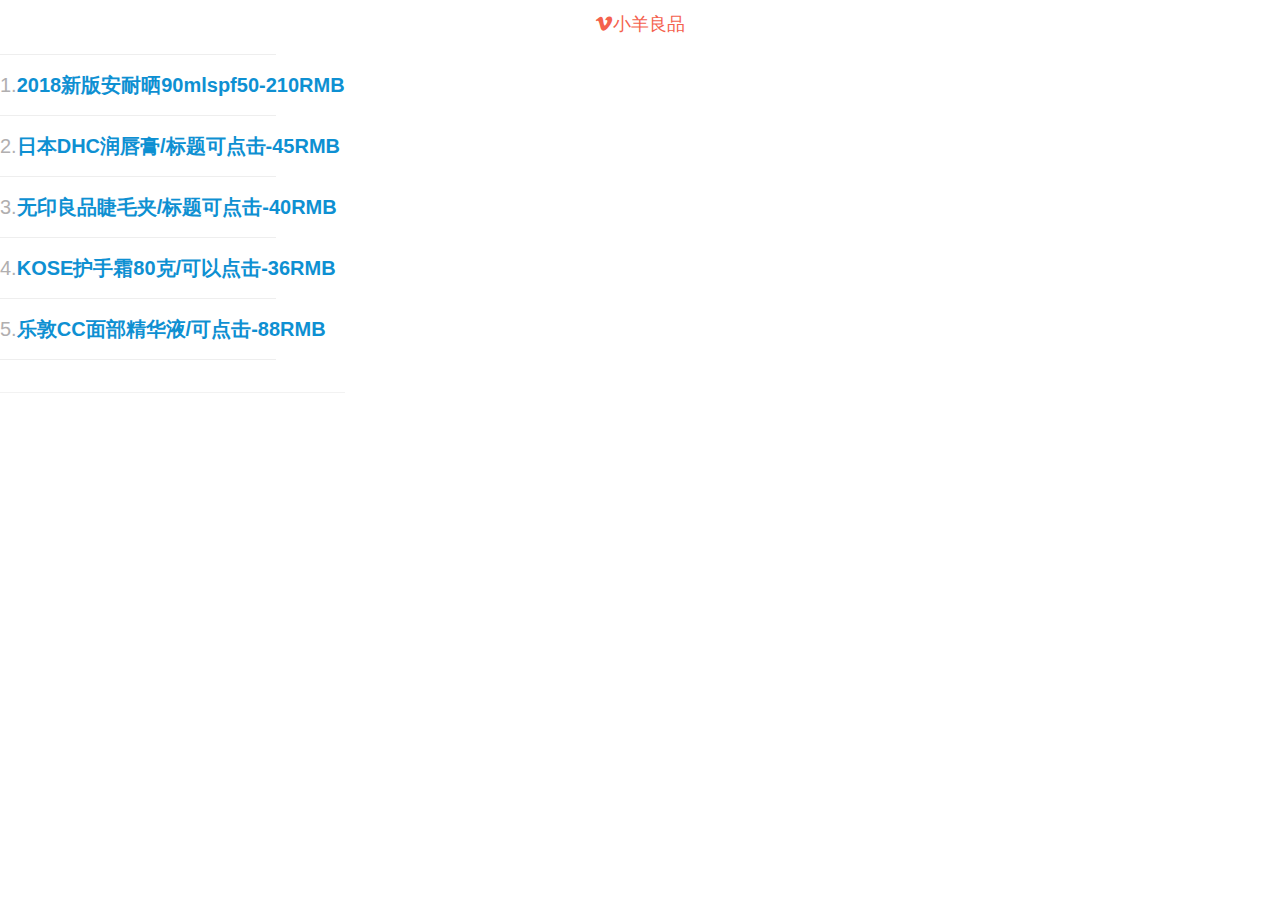
==== commit 09296c3c: "v11" ====
--- a/index.html
+++ b/index.html
@@ -43,23 +43,23 @@
   	<div class="newsListText">       
 	
 	    <HR style="FILTER: progid:DXImageTransform.Microsoft.Glow(color=#987cb9,strength=10)" width="80%" color=#987cb9 SIZE=1>
-  		<span>1.</span><a href="https://item.taobao.com/item.htm?spm=a1z38n.10677092.0.0.11891debh8mmhR&id=564629163019">2018新版安耐晒90mlspf50</a><span>-210RMB</span></br>
+  		<span>1.</span><a href="https://item.taobao.com/item.htm?spm=a1z38n.10677092.0.0.11891debh8mmhR&id=564629163019">2018新版安耐晒90mlspf50-210RMB</a>
+		</br>
         <HR style="FILTER: progid:DXImageTransform.Microsoft.Glow(color=#987cb9,strength=10)" width="80%" color=#987cb9 SIZE=1>
 
 
-		<span>2.</span><a href="https://item.taobao.com/item.htm?spm=a1z38n.10677092.0.0.11891debh8mmhR&id=563987489177">日本DHC润唇膏/标题可点击</a><span>-45RMB</span></br>
+		<span>2.</span><a href="https://item.taobao.com/item.htm?spm=a1z38n.10677092.0.0.11891debh8mmhR&id=563987489177">日本DHC润唇膏/标题可点击-45RMB</a></br>
        <HR style="FILTER: progid:DXImageTransform.Microsoft.Glow(color=#987cb9,strength=10)" width="80%" color=#987cb9 SIZE=1>
 
 
-		<span>3.</span><a href="https://item.taobao.com/item.htm?spm=a1z38n.10677092.0.0.11891debh8mmhR&id=565419979147">无印良品睫毛夹/标题可点击</a><span>-40RMB</span></br>
+		<span>3.</span><a href="https://item.taobao.com/item.htm?spm=a1z38n.10677092.0.0.11891debh8mmhR&id=565419979147">无印良品睫毛夹/标题可点击-40RMB</a></br>
 		       <HR style="FILTER: progid:DXImageTransform.Microsoft.Glow(color=#987cb9,strength=10)" width="80%" color=#987cb9 SIZE=1>
 
 
-
-		<span>4.</span><a href="https://item.taobao.com/item.htm?spm=a1z38n.10677092.0.0.11891debh8mmhR&id=564438720784">KOSE护手霜80克/可以点击</a><span>-36RMB</span></br>
+		<span>4.</span><a href="https://item.taobao.com/item.htm?spm=a1z38n.10677092.0.0.11891debh8mmhR&id=564438720784">KOSE护手霜80克/可以点击-36RMB</a></br>
 		       <HR style="FILTER: progid:DXImageTransform.Microsoft.Glow(color=#987cb9,strength=10)" width="80%" color=#987cb9 SIZE=1>
 
-        <span>5.</span><a href="https://item.taobao.com/item.htm?spm=a1z38n.10677092.0.0.11891deb9DZM2B&id=564437856980">乐敦CC面部精华液/可点击</a><span>-88RMB</span></br>
+        <span>5.</span><a href="https://item.taobao.com/item.htm?spm=a1z38n.10677092.0.0.11891deb9DZM2B&id=564437856980">乐敦CC面部精华液/可点击-88RMB</a></br>
 		       <HR style="FILTER: progid:DXImageTransform.Microsoft.Glow(color=#987cb9,strength=10)" width="80%" color=#987cb9 SIZE=1>
 
 		
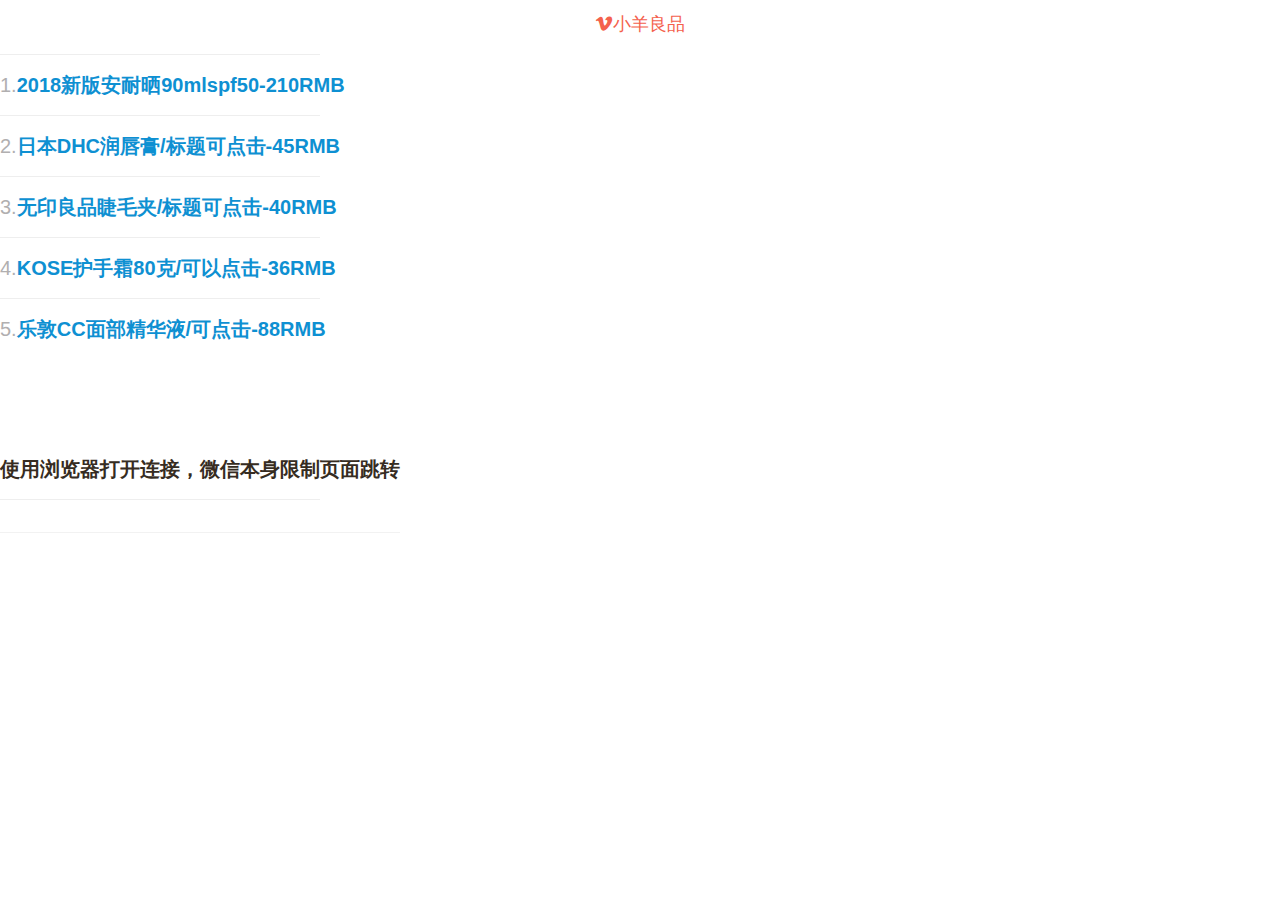
==== commit 7ca076ad: "v12" ====
--- a/index.html
+++ b/index.html
@@ -60,8 +60,10 @@
 		       <HR style="FILTER: progid:DXImageTransform.Microsoft.Glow(color=#987cb9,strength=10)" width="80%" color=#987cb9 SIZE=1>
 
         <span>5.</span><a href="https://item.taobao.com/item.htm?spm=a1z38n.10677092.0.0.11891deb9DZM2B&id=564437856980">乐敦CC面部精华液/可点击-88RMB</a></br>
+		       </br></br></br></br>
+			   使用浏览器打开连接，微信本身限制页面跳转
 		       <HR style="FILTER: progid:DXImageTransform.Microsoft.Glow(color=#987cb9,strength=10)" width="80%" color=#987cb9 SIZE=1>
-
+                     
 		
   	</div>
 
